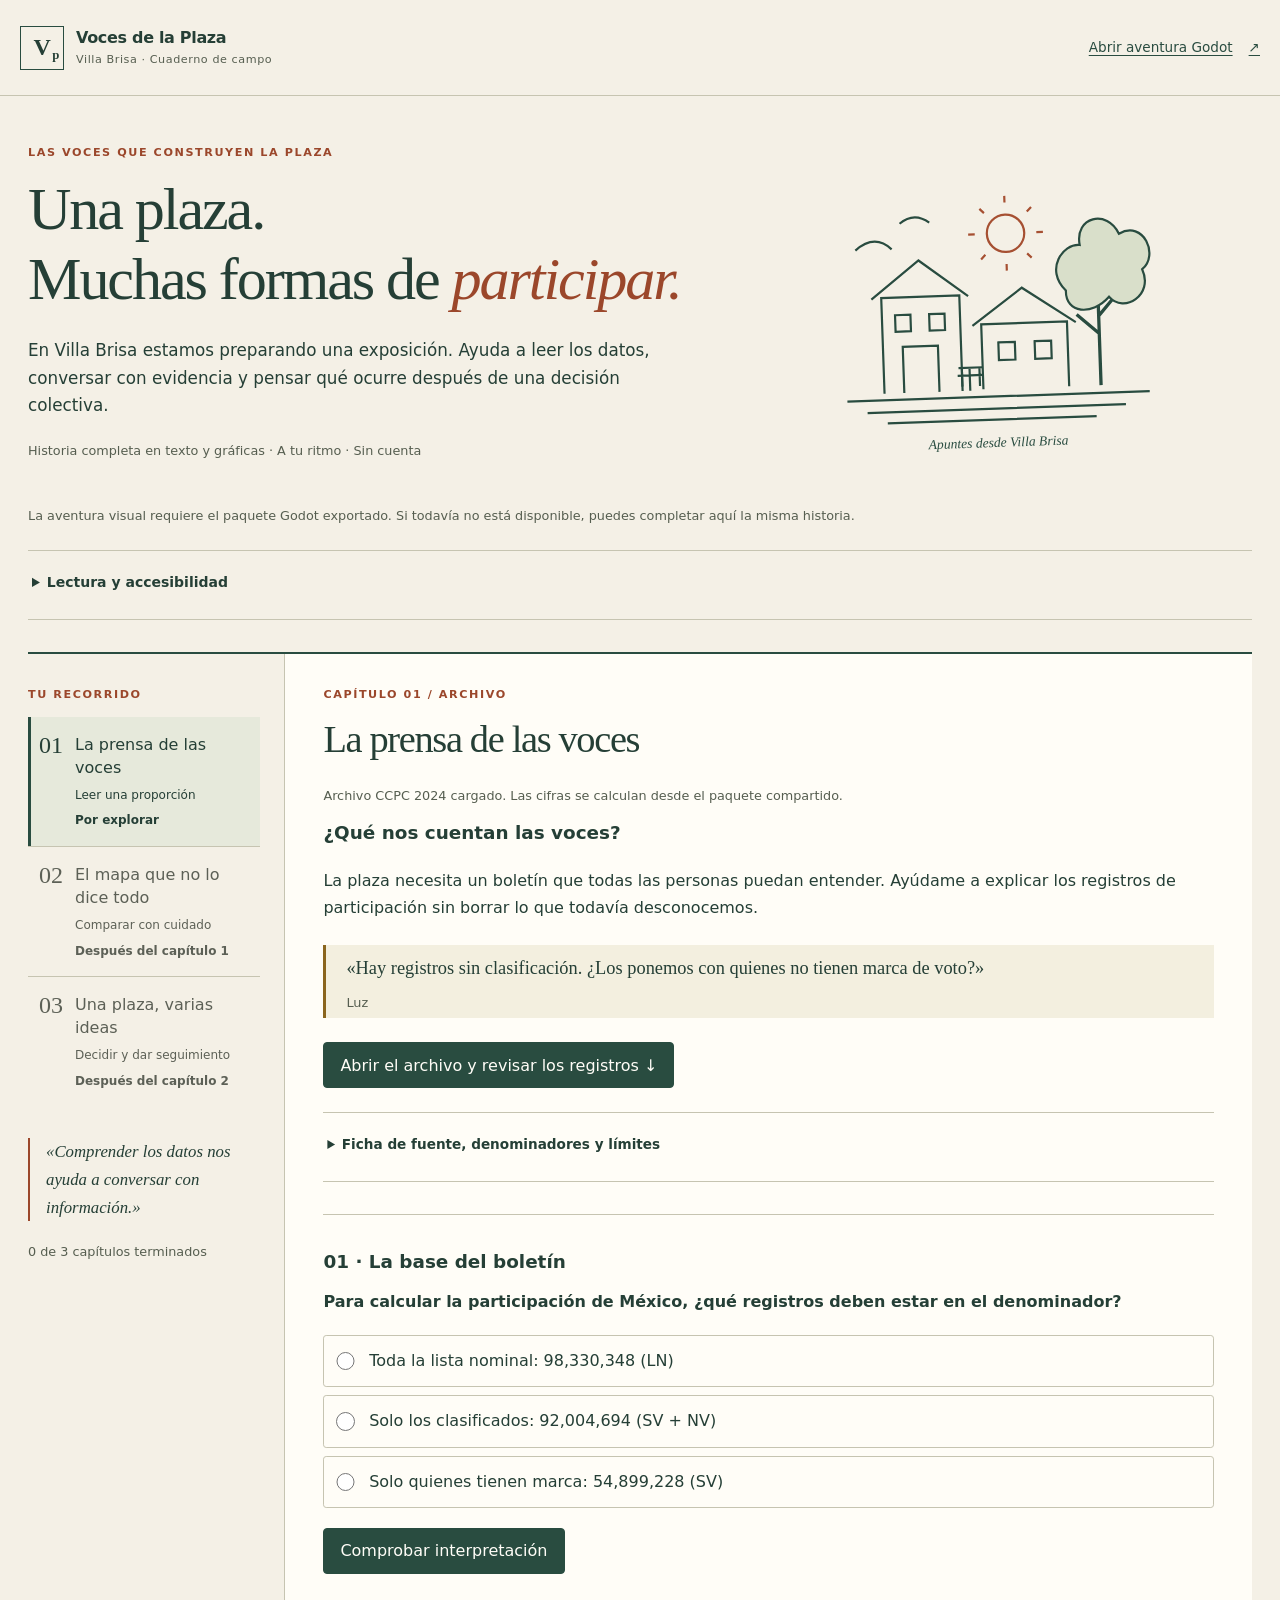
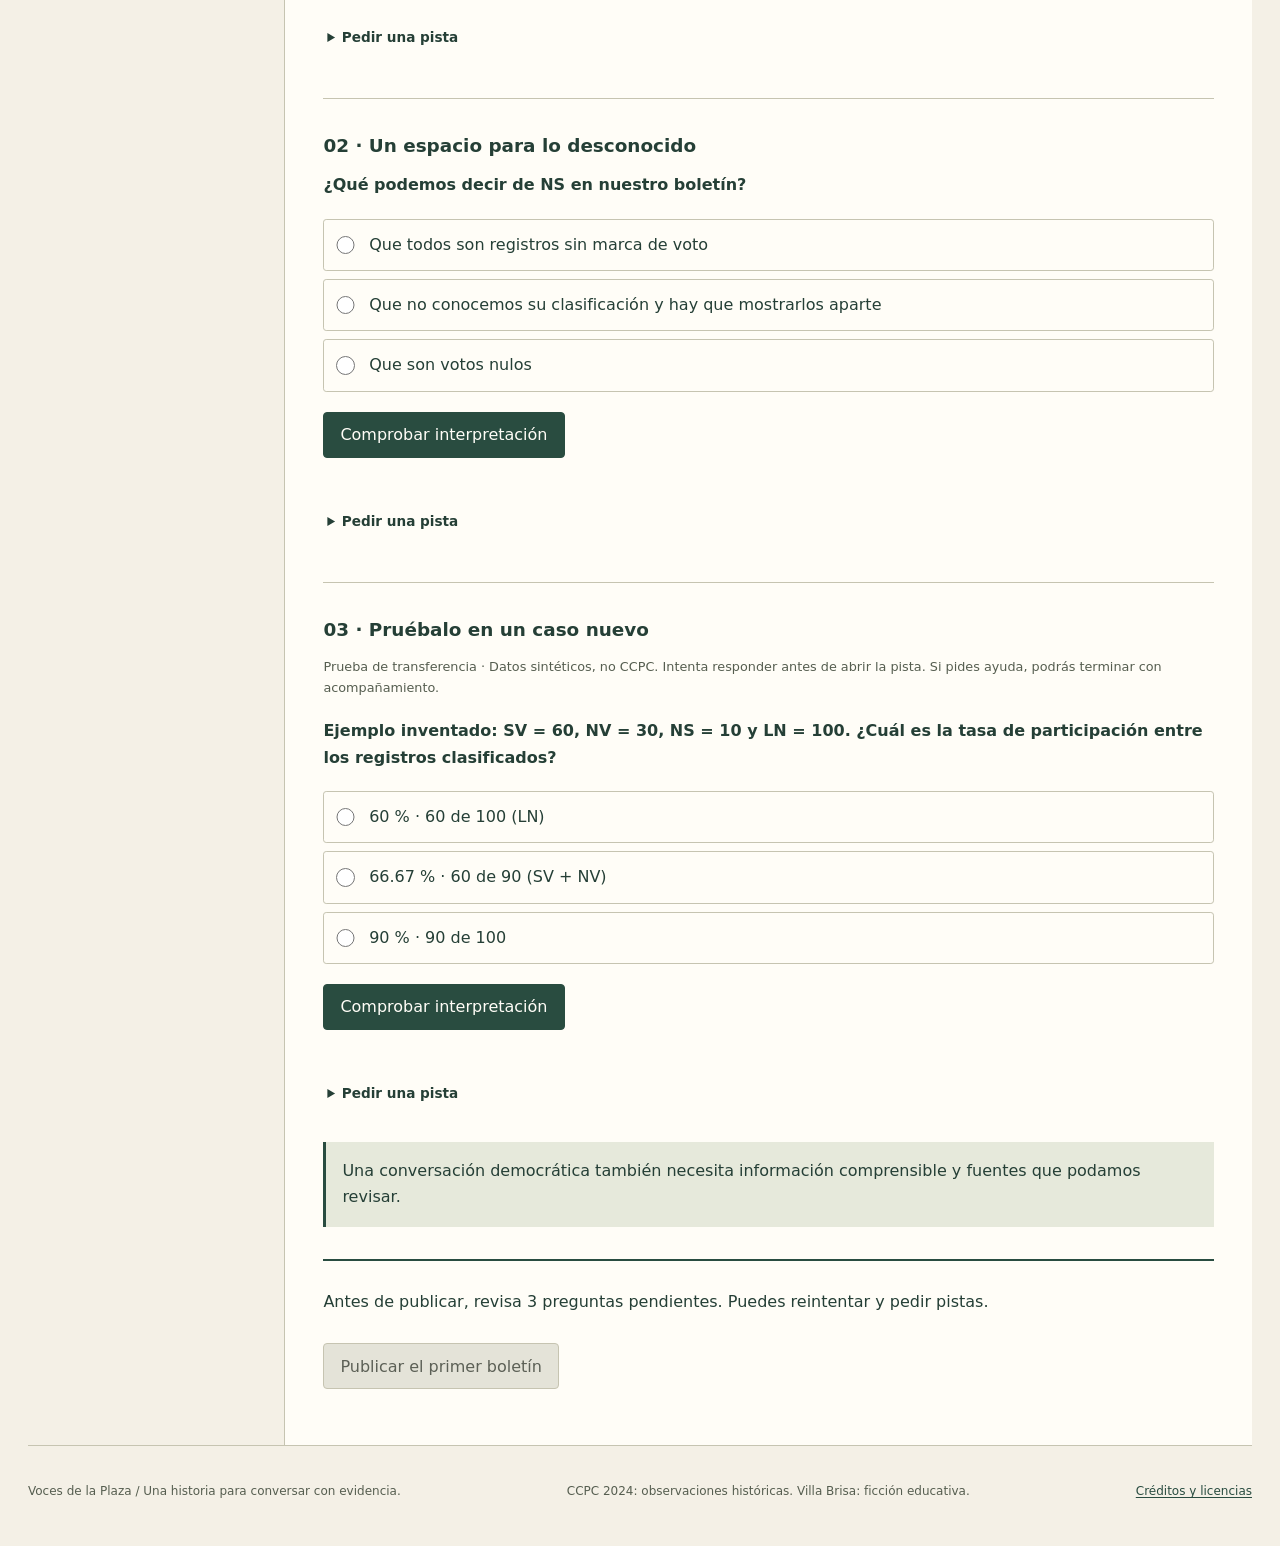
==== web/index.html @ 90269951 "le falta arreglar que las casas jalen y las preguntas son estupidamente tecnicas y cambiar los asset" ====
<!doctype html>
<html lang="es-MX">
<head>
  <meta charset="utf-8">
  <meta name="viewport" content="width=device-width, initial-scale=1">
  <meta name="theme-color" content="#294c40">
  <meta name="description" content="Una historia interactiva de datos y decisiones colectivas. Recorre Villa Brisa, explora el CCPC 2024 y prepara una exposición para la plaza.">
  <title>Voces de la Plaza · Cuaderno de campo</title>
  <link rel="icon" type="image/svg+xml" href="data:image/svg+xml,%3Csvg xmlns='http://www.w3.org/2000/svg' viewBox='0 0 64 64'%3E%3Crect width='64' height='64' rx='8' fill='%23294c40'/%3E%3Cpath d='M15 17 32 48 49 17' fill='none' stroke='%23fffdf7' stroke-width='5'/%3E%3C/svg%3E">
  <link rel="stylesheet" href="./styles.css">
  <script type="module" src="./app.mjs"></script>
</head>
<body>
  <a class="skip-link" href="#chapter-title">Saltar al capítulo</a>
  <header class="masthead">
    <a class="brand" href="./index.html" aria-label="Voces de la Plaza, inicio"><span class="brand-mark" aria-hidden="true">V<span>p</span></span><span>Voces de la Plaza<small>Villa Brisa · Cuaderno de campo</small></span></a>
    <a class="game-link" id="game-link" href="./game/index.html" aria-describedby="game-note">Abrir aventura Godot <span aria-hidden="true">↗</span></a>
  </header>
  <div class="page-wrap">
    <section class="introduction" aria-labelledby="page-title">
      <div>
        <p class="eyebrow">Las voces que construyen la plaza</p>
        <h1 id="page-title">Una plaza.<br>Muchas formas de <em>participar.</em></h1>
        <p class="intro-copy">En Villa Brisa estamos preparando una exposición. Ayuda a leer los datos, conversar con evidencia y pensar qué ocurre después de una decisión colectiva.</p>
        <p class="route-note">Historia completa en texto y gráficas · A tu ritmo · Sin cuenta</p>
      </div>
      <div class="plaza-illustration" aria-hidden="true">
        <svg viewBox="0 0 320 230" xmlns="http://www.w3.org/2000/svg" fill="none">
          <path d="M24 205H299M42 216H277M60 226H250" stroke="currentColor" stroke-width="2"/>
          <path d="M58 199V112H129V199M49 113L93 79L137 113M76 199V157H108V199M70 128H84V143H70ZM101 128H115V143H101Z" stroke="currentColor" stroke-width="2"/>
          <path d="M148 198V139H226V198M140 140L186 107L234 140M163 156H178V172H163ZM196 156H211V172H196Z" stroke="currentColor" stroke-width="2"/>
          <path d="M255 198V114M255 151L235 133M255 135L271 117" stroke="currentColor" stroke-width="3"/>
          <path d="M226 111C207 91 225 68 240 70C236 44 266 38 276 61C299 49 312 82 296 94C306 118 278 134 265 118C249 135 225 132 226 111Z" fill="#d9dfca" stroke="currentColor" stroke-width="2"/>
          <path d="M136 199V179M126 178H148M125 185H148M129 195V179M145 195V179" stroke="currentColor" stroke-width="2"/>
          <circle cx="173" cy="57" r="17" stroke="#a65032" stroke-width="2"/>
          <path d="M173 29V23M173 91V85M145 57H139M207 57H201M154 38L150 34M196 80L192 76M193 38L197 34M154 76L150 80" stroke="#a65032" stroke-width="2"/>
          <path d="M36 68C48 58 59 58 69 68M77 45C86 38 95 38 104 45" stroke="currentColor" stroke-width="2"/>
        </svg>
        <span>Apuntes desde Villa Brisa</span>
      </div>
    </section>
    <p id="game-note" class="small-note">La aventura visual requiere el paquete Godot exportado. Si todavía no está disponible, puedes completar aquí la misma historia.</p>
    <details class="settings">
      <summary>Lectura y accesibilidad</summary>
      <div class="settings-controls">
        <label for="text-size">Tamaño del texto <select id="text-size"><option value="normal">Estándar</option><option value="large">Grande</option></select></label>
        <label class="check"><input type="checkbox" id="reduced-motion"> Reducir movimiento</label>
        <button type="button" id="reset-progress" class="quiet">Borrar avance y ajustes</button>
      </div>
      <p>Usa Tab para recorrer los controles y Enter o Espacio para activarlos. También puedes ampliar el texto con tu navegador. No hay arrastres ni límite de tiempo.</p>
      <p>Solo guardamos capítulos terminados, ajustes y pistas usadas en este dispositivo. Tu decisión ficticia, sus resultados y tu reflexión no se guardan ni se envían.</p>
      <p id="storage-status" role="status"></p>
    </details>
    <noscript><p class="error">Activa JavaScript para cargar el archivo CCPC incluido y explorar los ejercicios. Esta página no requiere cuentas ni servicios externos.</p></noscript>
    <div class="notebook">
      <aside class="itinerary">
        <p class="eyebrow">Tu recorrido</p>
        <nav aria-label="Capítulos del cuaderno"><ol>
          <li><button type="button" data-chapter="1" aria-current="step"><span class="step-number">01</span><span>La prensa de las voces<small>Leer una proporción</small><span class="chapter-stamp" id="stamp-1">Por explorar</span></span></button></li>
          <li><button type="button" data-chapter="2" disabled><span class="step-number">02</span><span>El mapa que no lo dice todo<small>Comparar con cuidado</small><span class="chapter-stamp" id="stamp-2">Después del capítulo 1</span></span></button></li>
          <li><button type="button" data-chapter="3" disabled><span class="step-number">03</span><span>Una plaza, varias ideas<small>Decidir y dar seguimiento</small><span class="chapter-stamp" id="stamp-3">Después del capítulo 2</span></span></button></li>
        </ol></nav>
        <p class="margin-note">«Comprender los datos nos ayuda a conversar con información.»</p>
        <p class="small-note" id="progress-summary" role="status">0 de 3 capítulos terminados</p>
      </aside>
      <main id="main-content">
        <div class="chapter-heading"><p class="eyebrow" id="chapter-number">Capítulo 01 / Archivo</p><h2 id="chapter-title" tabindex="-1">La prensa de las voces</h2></div>
        <div id="data-status" role="status" aria-live="polite"><p>Cargando el archivo verificado CCPC 2024…</p></div>
        <button type="button" id="retry-data" hidden>Reintentar carga de datos</button>
        <section id="chapter-1" class="chapter" aria-labelledby="chapter-title" hidden>
          <p class="human-question">¿Qué nos cuentan las voces?</p>
          <p>En el archivo, una impresora espera su primer boletín. Antes de publicar una cifra, hay que saber qué cuenta y a quién incluye.</p>
          <blockquote>«Hay registros sin clasificación. ¿Los ponemos con quienes no tienen marca de voto?»<cite>Una pregunta en el archivo</cite></blockquote>
          <button type="button" id="reveal-national" aria-expanded="false" aria-controls="national-evidence">Abrir el archivo y revisar los registros <span aria-hidden="true">↓</span></button>
          <div id="national-evidence" hidden>
            <div class="evidence-label">Evidencia real · CCPC · Elección federal 2024</div>
            <h3>Un registro, tres clasificaciones</h3>
            <label for="national-metric">Ver la gráfica como <select id="national-metric"><option value="counts">Conteos de registros</option><option value="shares">Proporciones de la lista nominal (LN)</option></select></label>
            <figure><div id="national-chart" class="bar-chart"></div><figcaption id="national-caption"></figcaption></figure>
            <div id="national-table" class="table-wrap"></div>
            <p class="finding" id="national-finding"></p>
            <p>LN = lista nominal. SV = registros con marca de voto. NV = registros sin marca de voto. NS = participación sin especificar. No son preferencias por partidos.</p>
          </div>
          <div class="source-slot" data-records="national"></div>
          <div id="quest-1"></div>
          <div class="chapter-completion"><p id="completion-1" role="status"></p><button type="button" id="complete-1" disabled>Publicar el primer boletín</button><button type="button" class="quiet next-chapter" data-next="2" hidden>Continuar al mapa →</button></div>
        </section>
        <section id="chapter-2" class="chapter" aria-labelledby="chapter-title" hidden>
          <p class="human-question">¿Se ve igual en todos los lugares?</p>
          <p>En el tablero de la plaza alguien escribió: «Más personas siempre significa más participación». El mapa necesita una lectura más cuidadosa.</p>
          <blockquote>«¿Un conteo mayor y una tasa mayor cuentan la misma historia?»<cite>Una pregunta frente al tablero</cite></blockquote>
          <div class="evidence-label">Evidencia real · CCPC · Elección federal 2024</div>
          <h3>Dos lugares, dos tamaños de base</h3>
          <label for="compare-metric">Comparar <select id="compare-metric"><option value="counts">Conteos SV: registros con marca</option><option value="rates">Tasas: SV ÷ (SV + NV)</option></select></label>
          <figure><div id="compare-chart" class="bar-chart"></div><figcaption id="compare-caption"></figcaption></figure>
          <p id="compare-announcement" class="finding" role="status"></p>
          <div id="compare-table" class="table-wrap"></div>
          <p id="combined-finding"></p>
          <div class="source-slot" data-records="state_01,state_02"></div>
          <div id="quest-2"></div>
          <div class="chapter-completion"><p id="completion-2" role="status"></p><button type="button" id="complete-2" disabled>Publicar la comparación con su límite</button><button type="button" class="quiet next-chapter" data-next="3" hidden>Continuar a la plaza →</button></div>
        </section>
        <section id="chapter-3" class="chapter" aria-labelledby="chapter-title" hidden>
          <p class="human-question">¿Qué hacemos con lo que sabemos?</p>
          <p>La exposición ya está en la plaza. Los datos ayudan a conversar; ahora Villa Brisa tiene una decisión propia. Varias necesidades pueden ser legítimas al mismo tiempo.</p>
          <details id="exhibit"><summary>Volver a leer nuestra exposición con fuentes</summary><div id="exhibit-content"></div><div class="source-slot" data-records="national,state_01,state_02"></div></details>
          <div class="synthetic-notice"><strong>Consulta ficticia · Datos sintéticos</strong><p>No reproduce todos los procedimientos de una elección constitucional. Los datos CCPC no se usan para asignar preferencias o motivos a estas personas.</p></div>
          <h3>El mismo presupuesto inicial, tres proyectos</h3>
          <div class="projects">
            <article><span class="project-letter">A</span><h4>Sombra y bancas</h4><p>Un lugar para descansar y encontrarse.</p><p class="tradeoff">Pendiente: cuidar los árboles y mantener las bancas.</p></article>
            <article><span class="project-letter">B</span><h4>Rincón de lectura</h4><p>Libros y un espacio para compartir historias.</p><p class="tradeoff">Pendiente: renovar materiales y acordar horarios.</p></article>
            <article><span class="project-letter">C</span><h4>Jardín comunitario</h4><p>Un espacio para sembrar y aprender en común.</p><p class="tradeoff">Pendiente: organizar el riego y el mantenimiento.</p></article>
          </div>
          <h3>Las reglas, antes de decidir</h3>
          <p>Hay 30 habitantes ficticios con preferencias fijas: A: 12, B: 10 y C: 8. Tú eres la persona 31. En el escenario inicial participan 16 habitantes: A: 8, B: 5 y C: 3. El grupo participante está fijado de antemano.</p>
          <p>El proyecto con más marcas gana esta consulta ficticia. Una marca suma 1 al proyecto y 1 al total de participantes. Una boleta sin marca suma solo 1 participante. No participar no suma. Si hubiera empate, haría falta una segunda decisión entre los proyectos empatados; no hay ganador automático.</p>
          <label for="scenario">Escenario para explorar <select id="scenario"><option value="base">Inicial: A 8 / B 5 / C 3 · 16 participantes</option><option value="more-a">Más participación: A 11 / B 8 / C 6 · 25 participantes</option><option value="more-b">Más participación: A 8 / B 10 / C 7 · 25 participantes</option></select></label>
          <form id="ballot" autocomplete="off">
            <fieldset><legend>¿Cómo quieres responder a la consulta ficticia?</legend>
              <label class="choice"><input type="radio" name="decision" value="A" required> A · Sombra y bancas</label>
              <label class="choice"><input type="radio" name="decision" value="B"> B · Rincón de lectura</label>
              <label class="choice"><input type="radio" name="decision" value="C"> C · Jardín comunitario</label>
              <label class="choice"><input type="radio" name="decision" value="unmarked"> Participar con una boleta sin marca</label>
              <label class="choice"><input type="radio" name="decision" value="decline"> No participar en esta consulta</label>
            </fieldset>
            <p class="small-note">Cualquiera de estas decisiones permite llegar al mismo cierre. No guardamos tu elección ni el resultado.</p>
            <button type="submit">Ver el resultado ficticio</button>
          </form>
          <section id="consultation-result" tabindex="-1" aria-labelledby="result-title" hidden><h3 id="result-title">Resultado del escenario ficticio</h3><div id="result-content"></div></section>
          <section id="reflection" hidden aria-labelledby="reflection-title">
            <h3 id="reflection-title">La conversación continúa</h3>
            <p>Un voto aporta a una decisión; no garantiza cambiar al ganador. Con el mismo total de participantes pueden ganar proyectos distintos. Las necesidades que no ganan siguen mereciendo atención.</p>
            <form id="reflection-form" autocomplete="off"><fieldset><legend>¿Qué pregunta llevarías a la próxima reunión?</legend>
              <label class="choice"><input type="radio" name="followup" value="budget" required> ¿Qué se hizo con el presupuesto?</label>
              <label class="choice"><input type="radio" name="followup" value="needs"> ¿Cómo atenderemos las necesidades pendientes?</label>
              <label class="choice"><input type="radio" name="followup" value="review"> ¿Cuándo revisaremos los avances en una reunión abierta?</label>
            </fieldset><button type="submit">Cerrar mi cuaderno</button></form>
          </section>
          <section id="ending" class="ending" tabindex="-1" aria-labelledby="ending-title" hidden>
            <p class="eyebrow">Cuaderno completo · Villa Brisa</p><h3 id="ending-title">La plaza sigue en construcción.</h3>
            <p>Comprender los datos nos ayuda a conversar con información. Participar nos permite aportar a las decisiones colectivas y dar seguimiento a lo que ocurre después.</p>
            <p>Te llevas tres herramientas: revisar el denominador, distinguir conteos de tasas y preguntar por lo que falta. Puedes volver a la exposición o probar otro escenario.</p>
            <p class="small-note">Este recorrido es una experiencia educativa. No mide cambios en la participación electoral real ni permite conocer los motivos de cada persona.</p>
            <button type="button" class="quiet" id="repeat-consultation">Explorar otra decisión ficticia</button>
          </section>
        </section>
      </main>
    </div>
    <footer><p>Voces de la Plaza <span aria-hidden="true">/</span> Una historia para conversar con evidencia.</p><p>CCPC 2024: observaciones históricas. Villa Brisa: ficción educativa.</p><p><a id="credits-link" href="./licenses/THIRD_PARTY_NOTICES.txt">Créditos y licencias</a></p></footer>
  </div>
</body>
</html>
---- web/styles.css ----
:root {
  color-scheme: light;
  --paper: #f4f0e6;
  --sheet: #fffdf7;
  --ink: #253f36;
  --muted: #565e50;
  --green: #294c40;
  --rust: #9b472b;
  --ochre: #8a651e;
  --line: #c6c4b1;
  --soft: #e6e9db;
  --focus: #174ead;
  font-family: system-ui, -apple-system, BlinkMacSystemFont, "Segoe UI", sans-serif;
  font-size: 100%;
}
* { box-sizing: border-box; }
[hidden] { display: none !important; }
body { margin: 0; background: var(--paper); color: var(--ink); line-height: 1.65; }
body.large-text { font-size: 1.25rem; }
button, input, select { font: inherit; }
button, select, summary, input { accent-color: var(--green); }
button, select, summary { cursor: pointer; }
button, .game-link { min-height: 2.75rem; }
button { padding: .65rem 1rem; border: 1px solid var(--green); border-radius: .25rem; background: var(--green); color: var(--sheet); text-align: left; line-height: 1.45; }
button:hover:not(:disabled) { background: #18372c; }
button:disabled { cursor: default; background: #e4e3d8; color: #5c6056; border-color: var(--line); }
button.quiet { color: var(--green); background: transparent; text-decoration: underline; text-underline-offset: .2em; }
button.quiet:hover { color: var(--sheet); }
select { max-width: 100%; padding: .5rem; min-height: 2.75rem; color: var(--ink); border: 1px solid var(--muted); background: var(--sheet); border-radius: .15rem; }
input[type="radio"], input[type="checkbox"] { width: 1.15em; height: 1.15em; flex: 0 0 auto; margin: .25em .4em .25em 0; }
a { color: var(--green); text-underline-offset: .2em; overflow-wrap: anywhere; }
a:hover { color: var(--rust); }
:focus-visible { outline: 3px solid var(--focus); outline-offset: 4px; }
[tabindex="-1"]:focus { outline: 3px solid var(--focus); outline-offset: 5px; }
.skip-link { position: absolute; z-index: 5; left: 1rem; top: -6rem; padding: .75rem 1rem; background: var(--sheet); }
.skip-link:focus { top: 1rem; }
.masthead { min-height: 6rem; border-bottom: 1px solid var(--line); display: flex; align-items: center; justify-content: space-between; gap: 1.5rem; padding: 1rem max(1.25rem, calc((100vw - 1264px) / 2)); }
.brand { display: flex; align-items: center; gap: .75rem; color: var(--ink); text-decoration: none; font-weight: 700; letter-spacing: -.02em; }
.brand small { display: block; color: var(--muted); font-size: .7em; letter-spacing: .05em; font-weight: 500; }
.brand-mark { display: grid; place-content: center; width: 2.75rem; height: 2.75rem; border: 1px solid var(--green); font-family: Georgia, serif; font-size: 1.5rem; position: relative; }
.brand-mark span { font-size: .8rem; position: absolute; bottom: .15rem; right: .25rem; }
.game-link { display: inline-flex; align-items: center; gap: 1rem; font-size: .85em; }
.page-wrap { max-width: 1264px; padding: 0 1.25rem; margin: auto; }
.introduction { display: grid; grid-template-columns: 1.65fr 1fr; align-items: center; gap: 2rem; padding: 3rem 0 1.5rem; }
.eyebrow { text-transform: uppercase; letter-spacing: .14em; font-size: .7em; font-weight: 750; color: var(--rust); margin: 0 0 .75rem; }
h1, h2, h3, h4 { line-height: 1.15; }
h1, h2, .ending h3 { font-family: Georgia, "Times New Roman", serif; font-weight: 400; letter-spacing: -.035em; }
h1 { font-size: clamp(2.5em, 4.7vw, 4.5em); margin: 0 0 1.5rem; }
h1 em { font-weight: 400; color: var(--rust); }
h2 { font-size: clamp(2em, 3vw, 3em); margin: 0 0 1.5rem; }
h3 { font-size: 1.15em; margin: 1.75rem 0 1rem; }
h4 { font-size: 1em; margin: .75rem 0; }
p { margin: .75rem 0 1.25rem; }
.intro-copy { max-width: 40rem; font-size: 1.05em; }
.route-note, .small-note { font-size: .8em; color: var(--muted); }
.plaza-illustration { color: var(--green); max-width: 24rem; transform: rotate(-2deg); padding: .75rem 1rem; }
.plaza-illustration svg { width: 100%; height: auto; }
.plaza-illustration span { display: block; font-family: Georgia, serif; font-style: italic; text-align: center; font-size: .85em; }
#game-note { margin: 0 0 1.5rem; }
details { border-top: 1px solid var(--line); border-bottom: 1px solid var(--line); padding: .75rem 0; }
summary { min-height: 2.75rem; padding: .5rem .25rem; font-weight: 650; }
.settings { font-size: .875em; margin-bottom: 2rem; }
.settings-controls { display: flex; flex-wrap: wrap; align-items: center; gap: 1rem 2rem; padding: 1rem 0; }
.check { display: flex; align-items: center; }
.notebook { display: grid; grid-template-columns: 16rem minmax(0, 1fr); border-top: 2px solid var(--green); }
.itinerary { padding: 2rem 1.5rem 2rem 0; }
nav ol { list-style: none; padding: 0; margin: 0 0 2rem; }
nav li + li { border-top: 1px solid var(--line); }
nav button { display: flex; gap: .75rem; width: 100%; padding: 1rem .5rem; background: transparent; color: var(--ink); border: 0; border-left: 3px solid transparent; border-radius: 0; }
nav button:disabled { background: transparent; border-color: transparent; }
nav button[aria-current="step"] { background: var(--soft); border-left-color: var(--green); }
nav button:hover:not(:disabled) { color: var(--sheet); }
nav button small, .chapter-stamp { display: block; font-size: .75em; margin-top: .5rem; }
.step-number { font-family: Georgia, serif; font-size: 1.5em; line-height: 1; }
.chapter-stamp { font-weight: 650; }
.margin-note { border-left: 2px solid var(--rust); padding-left: 1rem; font-family: Georgia, serif; font-style: italic; font-size: 1.05em; }
main { background: var(--sheet); min-width: 0; padding: 2rem clamp(1rem, 3vw, 3rem) 3rem; border-left: 1px solid var(--line); }
.human-question { font-size: 1.15em; font-weight: 650; }
blockquote { margin: 1.5rem 0; border-left: 3px solid var(--ochre); padding: .5rem 1.25rem; background: #f3efdf; font-family: Georgia, serif; font-size: 1.15em; }
blockquote cite { display: block; font: .7em system-ui, sans-serif; margin-top: .75rem; color: var(--muted); }
.evidence-label { margin-top: 2rem; color: var(--rust); font-size: .75em; font-weight: 750; text-transform: uppercase; letter-spacing: .05em; }
figure { margin: 1.5rem 0; }
figcaption { font-size: .85em; color: var(--muted); margin-top: 1rem; }
.bar-chart { display: grid; gap: 1rem; }
.bar-row { display: grid; grid-template-columns: minmax(0, 1fr) auto; gap: .25rem .75rem; }
.bar-label { font-size: .85em; }
.bar-value { font-size: .85em; font-weight: 700; font-variant-numeric: tabular-nums; }
.bar-track { grid-column: 1 / -1; height: .85rem; background: #eceadd; border: 1px solid #cdcbbd; }
.bar-fill { height: 100%; background: var(--green); }
.bar-row:nth-child(2) .bar-fill { background: var(--rust); }
.bar-row:nth-child(3) .bar-fill { background: repeating-linear-gradient(90deg, var(--ochre), var(--ochre) 5px, #eee4c4 5px, #eee4c4 7px); }
.table-wrap { max-width: 100%; overflow-x: auto; margin: 1.25rem 0; }
table { width: 100%; border-collapse: collapse; font-size: .85em; font-variant-numeric: tabular-nums; }
caption { text-align: left; font-weight: 700; padding: .5rem 0; }
th, td { text-align: right; padding: .65rem .5rem; border-bottom: 1px solid var(--line); vertical-align: top; }
th:first-child, td:first-child { text-align: left; }
thead { background: var(--soft); }
.finding { padding: 1rem; border-left: 3px solid var(--green); background: var(--soft); }
.source-slot { margin: 1.5rem 0 2rem; font-size: .85em; }
.source-slot dl { margin: .5rem 0; }
.source-slot dt { font-weight: 700; margin-top: .75rem; }
.source-slot dd { margin: .15rem 0 .75rem; overflow-wrap: anywhere; }
code { overflow-wrap: anywhere; font-size: .9em; }
.quest { border-top: 1px solid var(--line); margin-top: 1.5rem; padding-top: .5rem; }
.quest fieldset, #ballot fieldset, #reflection-form fieldset { min-width: 0; border: 0; margin: 0; padding: 0; }
legend { font-weight: 700; padding: 0; margin-bottom: .75rem; }
.choice { display: flex; align-items: flex-start; gap: .5rem; border: 1px solid var(--line); padding: .75rem; margin: .5rem 0; min-height: 2.75rem; cursor: pointer; border-radius: .2rem; background: var(--sheet); }
.choice:hover, .choice:focus-within { background: #efefdf; border-color: var(--green); }
.choice:has(input:checked) { border-color: var(--green); box-shadow: inset 3px 0 var(--green); }
.quest button { margin: .75rem 0; }
.feedback:not(:empty) { border-left: 3px solid var(--rust); padding: .75rem 1rem; background: #f5ebdf; }
.feedback.correct { border-color: var(--green); background: var(--soft); }
.quest details { border: 0; font-size: .85em; }
.synthetic-notice { border: 1px dashed var(--rust); background: #f8f1e5; margin: 1.5rem 0; padding: 1rem; }
.synthetic-notice p { margin: .5rem 0 0; }
.chapter-completion { margin-top: 2rem; padding-top: 1rem; border-top: 2px solid var(--green); }
.chapter-completion button { margin: .5rem .75rem .5rem 0; }
.projects { display: grid; grid-template-columns: repeat(3, minmax(0, 1fr)); border-top: 1px solid var(--line); border-bottom: 1px solid var(--line); }
.projects article { padding: 1rem .75rem; }
.projects article + article { border-left: 1px solid var(--line); }
.project-letter { font-family: Georgia, serif; font-size: 2em; color: var(--rust); }
.projects p { font-size: .85em; }
.tradeoff { color: var(--muted); }
#ballot, #reflection-form { margin: 1.5rem 0; }
#consultation-result { border-top: 2px solid var(--green); margin-top: 2rem; }
.ending { background: var(--soft); padding: 1.5rem; margin-top: 2rem; }
.ending h3 { font-size: 2em; margin-top: .5rem; }
.error { color: #822f20; border-left: 3px solid #822f20; padding: 1rem; background: #faeddf; }
footer { border-top: 1px solid var(--line); padding: 1.5rem 0; font-size: .75em; color: var(--muted); display: flex; flex-wrap: wrap; justify-content: space-between; gap: 0 1rem; }
@media (max-width: 900px) {
  .notebook { grid-template-columns: 12rem minmax(0, 1fr); }
  .itinerary { padding-right: 1rem; }
  .projects { grid-template-columns: 1fr; }
  .projects article + article { border-left: 0; border-top: 1px solid var(--line); }
}
@media (max-width: 650px) {
  .masthead { align-items: flex-start; padding: 1rem; gap: 1rem; flex-wrap: wrap; }
  .page-wrap { padding: 0 1rem; }
  .introduction { grid-template-columns: 1fr; padding-top: 2rem; gap: 0; }
  .plaza-illustration { max-width: 15rem; justify-self: end; margin-top: -1rem; }
  .notebook { grid-template-columns: 1fr; }
  .itinerary { padding: 1.25rem 0; }
  nav ol { margin-bottom: .75rem; }
  nav button { padding: .75rem; }
  nav button small { display: inline; margin-left: .5rem; }
  .margin-note { display: none; }
  main { border-left: 0; border-top: 1px solid var(--line); padding: 1.5rem 1rem; }
  .settings-controls { align-items: flex-start; flex-direction: column; }
  .bar-row { grid-template-columns: 1fr; }
  .bar-track { grid-column: 1; }
  .bar-value { grid-row: 2; }
}
@media (prefers-reduced-motion: reduce) { *, *::before, *::after { scroll-behavior: auto !important; animation: none !important; transition: none !important; } }
body.reduced-motion *, body.reduced-motion *::before, body.reduced-motion *::after { scroll-behavior: auto !important; animation: none !important; transition: none !important; }
@media (forced-colors: active) { .bar-fill { background: CanvasText; } .choice:has(input:checked) { outline: 2px solid Highlight; } }
@media print { .masthead, .settings, .itinerary, .game-link, button, form { display: none; } .notebook { display: block; } main { padding: 0; border: 0; } body { background: white; } .chapter[hidden] { display: block !important; } details > * { display: block; } }
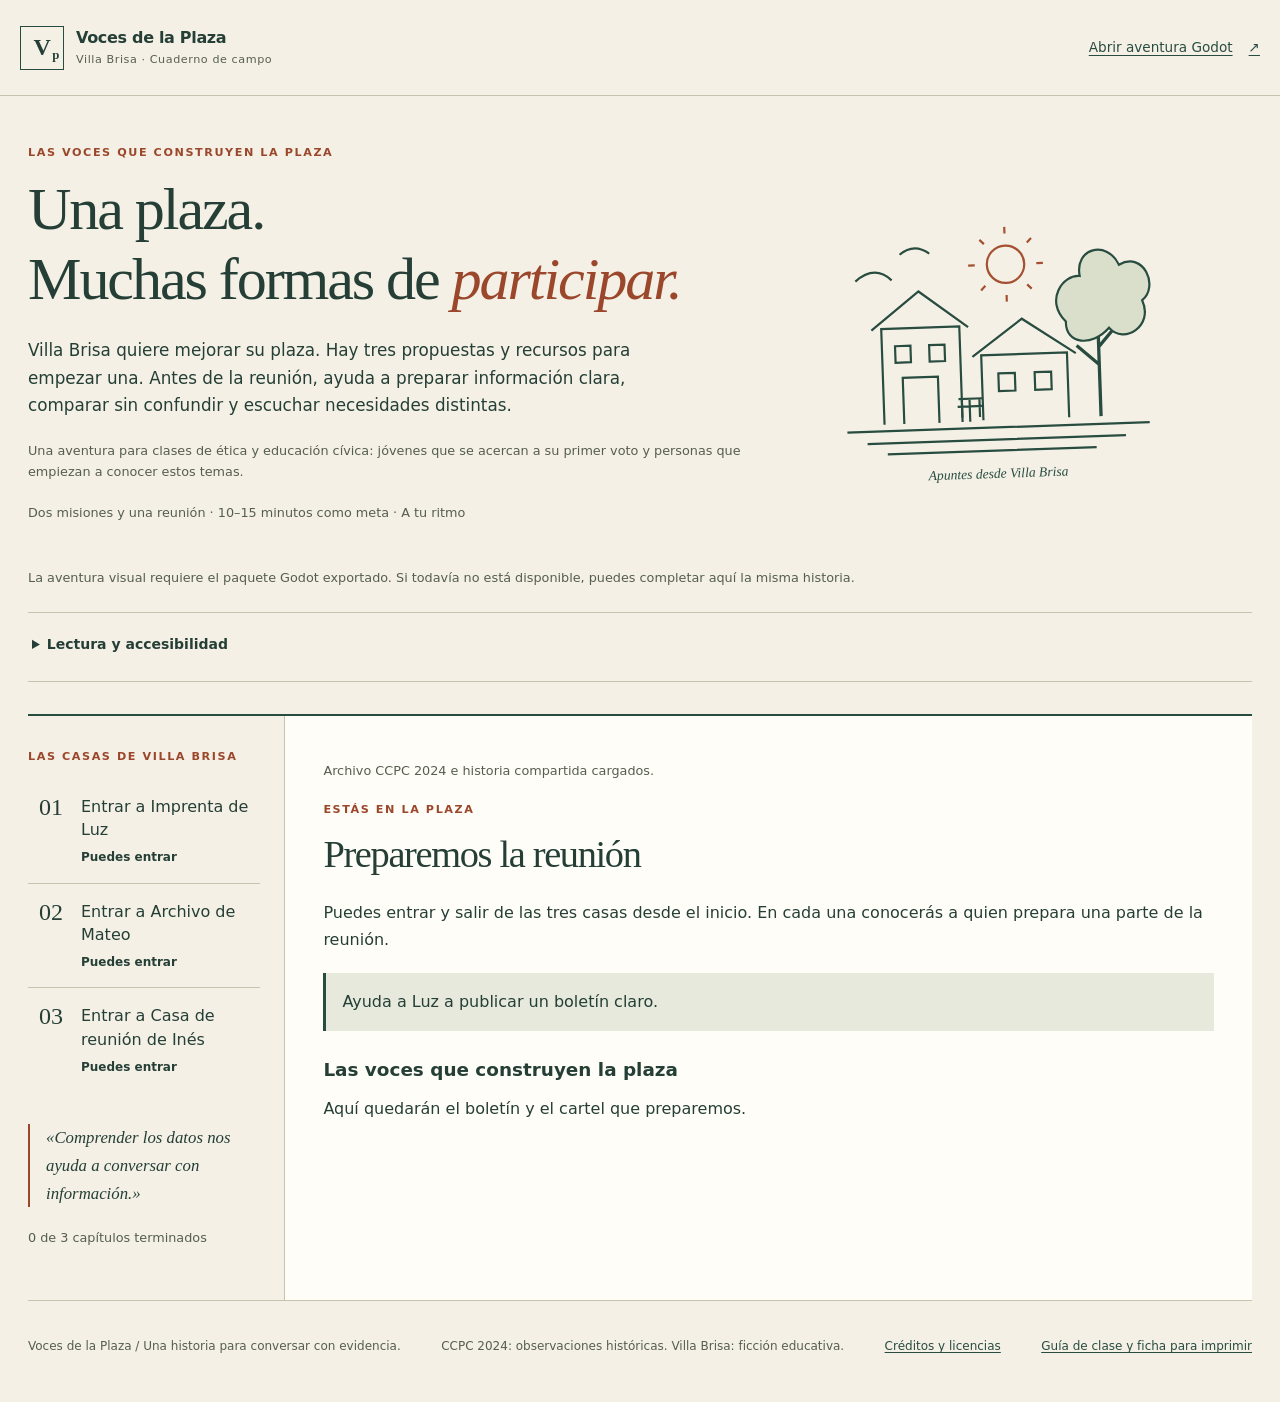
==== commit c5c8038f: "yolo" ====
--- a/web/index.html
+++ b/web/index.html
@@ -11,7 +11,7 @@
   <script type="module" src="./app.mjs"></script>
 </head>
 <body>
-  <a class="skip-link" href="#chapter-title">Saltar al capítulo</a>
+  <a class="skip-link" href="#plaza-title">Saltar al recorrido</a>
   <header class="masthead">
     <a class="brand" href="./index.html" aria-label="Voces de la Plaza, inicio"><span class="brand-mark" aria-hidden="true">V<span>p</span></span><span>Voces de la Plaza<small>Villa Brisa · Cuaderno de campo</small></span></a>
     <a class="game-link" id="game-link" href="./game/index.html" aria-describedby="game-note">Abrir aventura Godot <span aria-hidden="true">↗</span></a>
@@ -21,8 +21,8 @@
       <div>
         <p class="eyebrow">Las voces que construyen la plaza</p>
         <h1 id="page-title">Una plaza.<br>Muchas formas de <em>participar.</em></h1>
-        <p class="intro-copy">En Villa Brisa estamos preparando una exposición. Ayuda a leer los datos, conversar con evidencia y pensar qué ocurre después de una decisión colectiva.</p>
-        <p class="route-note">Historia completa en texto y gráficas · A tu ritmo · Sin cuenta</p>
+        <p class="intro-copy" id="opening">Villa Brisa prepara una reunión para mejorar su plaza. La historia compartida se está cargando.</p><p class="small-note" id="audience"></p>
+        <p class="route-note">Dos misiones y una reunión · 10–15 minutos como meta · A tu ritmo</p>
       </div>
       <div class="plaza-illustration" aria-hidden="true">
         <svg viewBox="0 0 320 230" xmlns="http://www.w3.org/2000/svg" fill="none">
@@ -47,106 +47,86 @@
         <label class="check"><input type="checkbox" id="reduced-motion"> Reducir movimiento</label>
         <button type="button" id="reset-progress" class="quiet">Borrar avance y ajustes</button>
       </div>
-      <p>Usa Tab para recorrer los controles y Enter o Espacio para activarlos. También puedes ampliar el texto con tu navegador. No hay arrastres ni límite de tiempo.</p>
-      <p>Solo guardamos capítulos terminados, ajustes y pistas usadas en este dispositivo. Tu decisión ficticia, sus resultados y tu reflexión no se guardan ni se envían.</p>
+      <p>Usa Tab para recorrer los controles y Enter o Espacio para activarlos. Escape cierra la tarea; desde una casa, vuelve a la plaza. También puedes ampliar el texto con tu navegador. No hay arrastres ni límite de tiempo. Esta ruta no usa audio.</p>
+      <p>Solo guardamos capítulos terminados, ajustes y uso de apoyo en este dispositivo. Tu decisión ficticia, sus resultados y tu reflexión no se guardan ni se envían.</p>
       <p id="storage-status" role="status"></p>
     </details>
-    <noscript><p class="error">Activa JavaScript para cargar el archivo CCPC incluido y explorar los ejercicios. Esta página no requiere cuentas ni servicios externos.</p></noscript>
+    <noscript><p class="error">Activa JavaScript para cargar el archivo CCPC y la historia incluidos. No se requieren cuentas ni servicios externos.</p></noscript>
     <div class="notebook">
       <aside class="itinerary">
-        <p class="eyebrow">Tu recorrido</p>
-        <nav aria-label="Capítulos del cuaderno"><ol>
-          <li><button type="button" data-chapter="1" aria-current="step"><span class="step-number">01</span><span>La prensa de las voces<small>Leer una proporción</small><span class="chapter-stamp" id="stamp-1">Por explorar</span></span></button></li>
-          <li><button type="button" data-chapter="2" disabled><span class="step-number">02</span><span>El mapa que no lo dice todo<small>Comparar con cuidado</small><span class="chapter-stamp" id="stamp-2">Después del capítulo 1</span></span></button></li>
-          <li><button type="button" data-chapter="3" disabled><span class="step-number">03</span><span>Una plaza, varias ideas<small>Decidir y dar seguimiento</small><span class="chapter-stamp" id="stamp-3">Después del capítulo 2</span></span></button></li>
-        </ol></nav>
+        <p class="eyebrow">Las casas de Villa Brisa</p>
+        <nav aria-label="Entrar a las casas"><ol id="house-navigation"></ol></nav>
         <p class="margin-note">«Comprender los datos nos ayuda a conversar con información.»</p>
-        <p class="small-note" id="progress-summary" role="status">0 de 3 capítulos terminados</p>
+        <p class="small-note" id="progress-summary" aria-live="off">Cargando el recorrido…</p>
       </aside>
       <main id="main-content">
-        <div class="chapter-heading"><p class="eyebrow" id="chapter-number">Capítulo 01 / Archivo</p><h2 id="chapter-title" tabindex="-1">La prensa de las voces</h2></div>
-        <div id="data-status" role="status" aria-live="polite"><p>Cargando el archivo verificado CCPC 2024…</p></div>
-        <button type="button" id="retry-data" hidden>Reintentar carga de datos</button>
-        <section id="chapter-1" class="chapter" aria-labelledby="chapter-title" hidden>
-          <p class="human-question">¿Qué nos cuentan las voces?</p>
-          <p>En el archivo, una impresora espera su primer boletín. Antes de publicar una cifra, hay que saber qué cuenta y a quién incluye.</p>
-          <blockquote>«Hay registros sin clasificación. ¿Los ponemos con quienes no tienen marca de voto?»<cite>Una pregunta en el archivo</cite></blockquote>
-          <button type="button" id="reveal-national" aria-expanded="false" aria-controls="national-evidence">Abrir el archivo y revisar los registros <span aria-hidden="true">↓</span></button>
-          <div id="national-evidence" hidden>
-            <div class="evidence-label">Evidencia real · CCPC · Elección federal 2024</div>
-            <h3>Un registro, tres clasificaciones</h3>
-            <label for="national-metric">Ver la gráfica como <select id="national-metric"><option value="counts">Conteos de registros</option><option value="shares">Proporciones de la lista nominal (LN)</option></select></label>
-            <figure><div id="national-chart" class="bar-chart"></div><figcaption id="national-caption"></figcaption></figure>
-            <div id="national-table" class="table-wrap"></div>
-            <p class="finding" id="national-finding"></p>
-            <p>LN = lista nominal. SV = registros con marca de voto. NV = registros sin marca de voto. NS = participación sin especificar. No son preferencias por partidos.</p>
-          </div>
-          <div class="source-slot" data-records="national"></div>
-          <div id="quest-1"></div>
-          <div class="chapter-completion"><p id="completion-1" role="status"></p><button type="button" id="complete-1" disabled>Publicar el primer boletín</button><button type="button" class="quiet next-chapter" data-next="2" hidden>Continuar al mapa →</button></div>
-        </section>
-        <section id="chapter-2" class="chapter" aria-labelledby="chapter-title" hidden>
-          <p class="human-question">¿Se ve igual en todos los lugares?</p>
-          <p>En el tablero de la plaza alguien escribió: «Más personas siempre significa más participación». El mapa necesita una lectura más cuidadosa.</p>
-          <blockquote>«¿Un conteo mayor y una tasa mayor cuentan la misma historia?»<cite>Una pregunta frente al tablero</cite></blockquote>
-          <div class="evidence-label">Evidencia real · CCPC · Elección federal 2024</div>
-          <h3>Dos lugares, dos tamaños de base</h3>
-          <label for="compare-metric">Comparar <select id="compare-metric"><option value="counts">Conteos SV: registros con marca</option><option value="rates">Tasas: SV ÷ (SV + NV)</option></select></label>
-          <figure><div id="compare-chart" class="bar-chart"></div><figcaption id="compare-caption"></figcaption></figure>
-          <p id="compare-announcement" class="finding" role="status"></p>
-          <div id="compare-table" class="table-wrap"></div>
-          <p id="combined-finding"></p>
-          <div class="source-slot" data-records="state_01,state_02"></div>
-          <div id="quest-2"></div>
-          <div class="chapter-completion"><p id="completion-2" role="status"></p><button type="button" id="complete-2" disabled>Publicar la comparación con su límite</button><button type="button" class="quiet next-chapter" data-next="3" hidden>Continuar a la plaza →</button></div>
-        </section>
-        <section id="chapter-3" class="chapter" aria-labelledby="chapter-title" hidden>
-          <p class="human-question">¿Qué hacemos con lo que sabemos?</p>
-          <p>La exposición ya está en la plaza. Los datos ayudan a conversar; ahora Villa Brisa tiene una decisión propia. Varias necesidades pueden ser legítimas al mismo tiempo.</p>
-          <details id="exhibit"><summary>Volver a leer nuestra exposición con fuentes</summary><div id="exhibit-content"></div><div class="source-slot" data-records="national,state_01,state_02"></div></details>
-          <div class="synthetic-notice"><strong>Consulta ficticia · Datos sintéticos</strong><p>No reproduce todos los procedimientos de una elección constitucional. Los datos CCPC no se usan para asignar preferencias o motivos a estas personas.</p></div>
-          <h3>El mismo presupuesto inicial, tres proyectos</h3>
-          <div class="projects">
-            <article><span class="project-letter">A</span><h4>Sombra y bancas</h4><p>Un lugar para descansar y encontrarse.</p><p class="tradeoff">Pendiente: cuidar los árboles y mantener las bancas.</p></article>
-            <article><span class="project-letter">B</span><h4>Rincón de lectura</h4><p>Libros y un espacio para compartir historias.</p><p class="tradeoff">Pendiente: renovar materiales y acordar horarios.</p></article>
-            <article><span class="project-letter">C</span><h4>Jardín comunitario</h4><p>Un espacio para sembrar y aprender en común.</p><p class="tradeoff">Pendiente: organizar el riego y el mantenimiento.</p></article>
-          </div>
-          <h3>Las reglas, antes de decidir</h3>
-          <p>Hay 30 habitantes ficticios con preferencias fijas: A: 12, B: 10 y C: 8. Tú eres la persona 31. En el escenario inicial participan 16 habitantes: A: 8, B: 5 y C: 3. El grupo participante está fijado de antemano.</p>
-          <p>El proyecto con más marcas gana esta consulta ficticia. Una marca suma 1 al proyecto y 1 al total de participantes. Una boleta sin marca suma solo 1 participante. No participar no suma. Si hubiera empate, haría falta una segunda decisión entre los proyectos empatados; no hay ganador automático.</p>
-          <label for="scenario">Escenario para explorar <select id="scenario"><option value="base">Inicial: A 8 / B 5 / C 3 · 16 participantes</option><option value="more-a">Más participación: A 11 / B 8 / C 6 · 25 participantes</option><option value="more-b">Más participación: A 8 / B 10 / C 7 · 25 participantes</option></select></label>
-          <form id="ballot" autocomplete="off">
-            <fieldset><legend>¿Cómo quieres responder a la consulta ficticia?</legend>
-              <label class="choice"><input type="radio" name="decision" value="A" required> A · Sombra y bancas</label>
-              <label class="choice"><input type="radio" name="decision" value="B"> B · Rincón de lectura</label>
-              <label class="choice"><input type="radio" name="decision" value="C"> C · Jardín comunitario</label>
-              <label class="choice"><input type="radio" name="decision" value="unmarked"> Participar con una boleta sin marca</label>
-              <label class="choice"><input type="radio" name="decision" value="decline"> No participar en esta consulta</label>
-            </fieldset>
-            <p class="small-note">Cualquiera de estas decisiones permite llegar al mismo cierre. No guardamos tu elección ni el resultado.</p>
-            <button type="submit">Ver el resultado ficticio</button>
-          </form>
-          <section id="consultation-result" tabindex="-1" aria-labelledby="result-title" hidden><h3 id="result-title">Resultado del escenario ficticio</h3><div id="result-content"></div></section>
-          <section id="reflection" hidden aria-labelledby="reflection-title">
-            <h3 id="reflection-title">La conversación continúa</h3>
-            <p>Un voto aporta a una decisión; no garantiza cambiar al ganador. Con el mismo total de participantes pueden ganar proyectos distintos. Las necesidades que no ganan siguen mereciendo atención.</p>
-            <form id="reflection-form" autocomplete="off"><fieldset><legend>¿Qué pregunta llevarías a la próxima reunión?</legend>
-              <label class="choice"><input type="radio" name="followup" value="budget" required> ¿Qué se hizo con el presupuesto?</label>
-              <label class="choice"><input type="radio" name="followup" value="needs"> ¿Cómo atenderemos las necesidades pendientes?</label>
-              <label class="choice"><input type="radio" name="followup" value="review"> ¿Cuándo revisaremos los avances en una reunión abierta?</label>
-            </fieldset><button type="submit">Cerrar mi cuaderno</button></form>
+        <p id="data-status" role="status">Cargando los datos y la historia compartida…</p>
+        <button type="button" id="retry-data" hidden>Reintentar carga</button>
+        <section id="plaza" aria-labelledby="plaza-title">
+          <p class="eyebrow">Estás en la plaza</p>
+          <h2 id="plaza-title" tabindex="-1">Preparemos la reunión</h2>
+          <p>Puedes entrar y salir de las tres casas desde el inicio. En cada una conocerás a quien prepara una parte de la reunión.</p>
+          <p id="next-objective" class="finding"></p>
+          <p id="legacy-notice" class="small-note" hidden></p>
+          <section id="exhibit" aria-labelledby="exhibit-title">
+            <h3 id="exhibit-title">La exposición de la plaza</h3>
+            <div id="exhibit-content"><p>Aquí quedarán el boletín y el cartel que preparemos.</p></div>
           </section>
-          <section id="ending" class="ending" tabindex="-1" aria-labelledby="ending-title" hidden>
-            <p class="eyebrow">Cuaderno completo · Villa Brisa</p><h3 id="ending-title">La plaza sigue en construcción.</h3>
-            <p>Comprender los datos nos ayuda a conversar con información. Participar nos permite aportar a las decisiones colectivas y dar seguimiento a lo que ocurre después.</p>
-            <p>Te llevas tres herramientas: revisar el denominador, distinguir conteos de tasas y preguntar por lo que falta. Puedes volver a la exposición o probar otro escenario.</p>
-            <p class="small-note">Este recorrido es una experiencia educativa. No mide cambios en la participación electoral real ni permite conocer los motivos de cada persona.</p>
+          <section id="ending" class="ending" aria-labelledby="ending-title" hidden>
+            <p class="eyebrow">Recorrido completo · Villa Brisa</p>
+            <h3 id="ending-title" tabindex="-1">La plaza sigue en construcción.</h3>
+            <p id="ending-message"></p>
+            <p>Te llevas tres herramientas: leer lo que sabemos, reconocer lo que falta y preguntar qué sigue después de decidir.</p>
+            <p>En otra reunión podemos revisar el presupuesto, los avances y las necesidades pendientes. Todas son preguntas válidas.</p>
+            <p class="small-note">Conservamos que terminaste el recorrido, sin guardar tu elección ni su resultado. Terminar con apoyo no demuestra comprensión independiente. Esta experiencia no mide efectos en la participación electoral real.</p>
             <button type="button" class="quiet" id="repeat-consultation">Explorar otra decisión ficticia</button>
           </section>
         </section>
+        <div id="houses"></div>
       </main>
     </div>
-    <footer><p>Voces de la Plaza <span aria-hidden="true">/</span> Una historia para conversar con evidencia.</p><p>CCPC 2024: observaciones históricas. Villa Brisa: ficción educativa.</p><p><a id="credits-link" href="./licenses/THIRD_PARTY_NOTICES.txt">Créditos y licencias</a></p></footer>
+    <footer>
+      <p>Voces de la Plaza / Una historia para conversar con evidencia.</p>
+      <p>CCPC 2024: observaciones históricas. Villa Brisa: ficción educativa.</p>
+      <p><a id="credits-link" href="./licenses/THIRD_PARTY_NOTICES.txt">Créditos y licencias</a></p>
+      <p id="classroom-resource"><a id="classroom-link" href="./classroom.html">Guía de clase y ficha para imprimir</a></p>
+    </footer>
   </div>
+  <template id="consultation-template">
+    <p id="consultation-bridge" class="finding"></p>
+    <div class="synthetic-notice"><strong>Consulta ficticia · Datos inventados</strong><p id="consultation-label"></p></div>
+    <h3>El mismo presupuesto inicial, tres proyectos</h3>
+    <div class="projects"></div>
+    <p id="blocked-consultation" class="finding">Puedes conocer las propuestas. Para comenzar la consulta, preparemos primero el boletín y el cartel.</p>
+    <button type="button" data-start="consultation" hidden>Comenzar la consulta</button>
+    <div id="task-consultation" class="task" hidden>
+      <h3 id="task-title-consultation" tabindex="-1">Escuchar, decidir y dar seguimiento</h3>
+      <p>Cualquier decisión permite terminar. Una preferencia no es una respuesta correcta o incorrecta.</p>
+      <details>
+        <summary>Ver las reglas de esta consulta inventada</summary>
+        <p id="roster-description"></p>
+        <p>El proyecto con más marcas gana. Marcar un proyecto suma 1 a ese proyecto y 1 al total de participantes. Una boleta sin marca suma solo 1 participante. No participar no suma. Un empate requiere otra decisión ficticia; ningún proyecto gana automáticamente.</p>
+      </details>
+      <label for="scenario">Escenario antes de elegir <select id="scenario"></select></label>
+      <form id="ballot" autocomplete="off">
+        <fieldset><legend>¿Con cuál proyecto te gustaría empezar?</legend><div id="ballot-options"></div></fieldset>
+        <p class="small-note">No guardamos ni enviamos tu elección o el resultado. Las tres propuestas, dejar la boleta sin marca y no participar permiten el mismo cierre.</p>
+        <button type="submit">Ver el resultado ficticio</button>
+      </form>
+      <section id="consultation-result" tabindex="-1" aria-labelledby="result-title" hidden>
+        <h4 id="result-title">Resultado del escenario ficticio</h4><div id="result-content"></div>
+      </section>
+      <section id="reflection" aria-labelledby="reflection-title" hidden>
+        <h4 id="reflection-title">La conversación continúa</h4>
+        <p>Un voto aporta a una decisión; no garantiza cambiar al ganador. Con el mismo total de participantes pueden ganar proyectos distintos. Las necesidades que no ganan siguen mereciendo atención.</p>
+        <form id="reflection-form" autocomplete="off"><fieldset><legend>Después de la reunión, ¿qué te gustaría revisar?</legend>
+          <label class="choice"><input type="radio" name="followup" value="budget" required> ¿Qué se hizo con el presupuesto?</label>
+          <label class="choice"><input type="radio" name="followup" value="review"> ¿Cuándo revisaremos los avances?</label>
+          <label class="choice"><input type="radio" name="followup" value="needs"> ¿Cómo atenderemos las necesidades pendientes?</label>
+        </fieldset><button type="submit">Volver a la plaza y cerrar el recorrido</button></form>
+      </section>
+      <button type="button" class="quiet" data-close-task="consultation">Cerrar tarea</button>
+    </div>
+  </template>
 </body>
 </html>
--- a/web/styles.css
+++ b/web/styles.css
@@ -68,10 +68,10 @@
 nav li + li { border-top: 1px solid var(--line); }
 nav button { display: flex; gap: .75rem; width: 100%; padding: 1rem .5rem; background: transparent; color: var(--ink); border: 0; border-left: 3px solid transparent; border-radius: 0; }
 nav button:disabled { background: transparent; border-color: transparent; }
-nav button[aria-current="step"] { background: var(--soft); border-left-color: var(--green); }
+nav button[aria-current="location"] { background: var(--soft); border-left-color: var(--green); }
 nav button:hover:not(:disabled) { color: var(--sheet); }
 nav button small, .chapter-stamp { display: block; font-size: .75em; margin-top: .5rem; }
-.step-number { font-family: Georgia, serif; font-size: 1.5em; line-height: 1; }
+.step-number { font-family: Georgia, serif; font-size: 1.5em; line-height: 1; flex: 0 0 1.25em; white-space: nowrap; }
 .chapter-stamp { font-weight: 650; }
 .margin-note { border-left: 2px solid var(--rust); padding-left: 1rem; font-family: Georgia, serif; font-style: italic; font-size: 1.05em; }
 main { background: var(--sheet); min-width: 0; padding: 2rem clamp(1rem, 3vw, 3rem) 3rem; border-left: 1px solid var(--line); }
@@ -96,21 +96,41 @@
 th:first-child, td:first-child { text-align: left; }
 thead { background: var(--soft); }
 .finding { padding: 1rem; border-left: 3px solid var(--green); background: var(--soft); }
-.source-slot { margin: 1.5rem 0 2rem; font-size: .85em; }
-.source-slot dl { margin: .5rem 0; }
-.source-slot dt { font-weight: 700; margin-top: .75rem; }
-.source-slot dd { margin: .15rem 0 .75rem; overflow-wrap: anywhere; }
+.source-details, .optional-math { margin: 1rem 0; font-size: .9em; }
+.source-details dl { margin: .5rem 0; }
+.source-details dt { font-weight: 700; margin-top: .75rem; }
+.source-details dd { margin: .15rem 0 .75rem; overflow-wrap: anywhere; }
 code { overflow-wrap: anywhere; font-size: .9em; }
-.quest { border-top: 1px solid var(--line); margin-top: 1.5rem; padding-top: .5rem; }
-.quest fieldset, #ballot fieldset, #reflection-form fieldset { min-width: 0; border: 0; margin: 0; padding: 0; }
+.activity { border-top: 1px solid var(--line); margin-top: 1.5rem; padding-top: 1.5rem; }
+.activity fieldset, #ballot fieldset, #reflection-form fieldset { min-width: 0; border: 0; margin: 0; padding: 0; }
 legend { font-weight: 700; padding: 0; margin-bottom: .75rem; }
 .choice { display: flex; align-items: flex-start; gap: .5rem; border: 1px solid var(--line); padding: .75rem; margin: .5rem 0; min-height: 2.75rem; cursor: pointer; border-radius: .2rem; background: var(--sheet); }
 .choice:hover, .choice:focus-within { background: #efefdf; border-color: var(--green); }
 .choice:has(input:checked) { border-color: var(--green); box-shadow: inset 3px 0 var(--green); }
-.quest button { margin: .75rem 0; }
+.activity button { margin: .75rem 0; }
 .feedback:not(:empty) { border-left: 3px solid var(--rust); padding: .75rem 1rem; background: #f5ebdf; }
 .feedback.correct { border-color: var(--green); background: var(--soft); }
-.quest details { border: 0; font-size: .85em; }
+.feedback.supported { border-color: var(--ochre); background: #f3efdf; }
+.activity-hint { border: 0; }
+.activity-navigation { display: flex; justify-content: space-between; flex-wrap: wrap; gap: .75rem; border-top: 1px solid var(--line); margin-top: 1rem; }
+.activity-evidence { margin-bottom: 1.5rem; }
+.activity-evidence .evidence-label { margin-top: 1rem; }
+.unknown-note { border-left: 3px dotted var(--ochre); padding: .5rem 1rem; }
+.house > .finding { font-weight: 600; }
+.artifact { border-top: 2px solid var(--green); margin-top: 1.5rem; }
+.poster-workshop, .composed-poster { border-top: 2px solid var(--green); margin-top: 1.5rem; padding-top: 1rem; }
+#open-poster-workshop { margin-top: 1.5rem; }
+.poster-fields { display: grid; gap: 1rem; margin: 1.5rem 0; }
+.poster-fields label { display: block; font-weight: 650; margin-bottom: .5rem; }
+.poster-fields select { display: block; width: 100%; min-width: 0; max-width: 100%; }
+.poster-selection-text { display: none; margin: .4rem 0 0; overflow-wrap: anywhere; }
+.large-text .poster-selection-text { display: block; }
+.poster-actions { display: flex; flex-wrap: wrap; gap: .75rem; margin-top: 1rem; }
+.composed-poster .bar-row { grid-template-columns: minmax(0, 1fr); }
+.composed-poster .bar-value { grid-row: 2; }
+.composed-poster .bar-track { grid-column: 1; }
+.task { margin-top: 1.5rem; }
+button, summary, legend, h2, h3, h4, .bar-value { overflow-wrap: anywhere; }
 .synthetic-notice { border: 1px dashed var(--rust); background: #f8f1e5; margin: 1.5rem 0; padding: 1rem; }
 .synthetic-notice p { margin: .5rem 0 0; }
 .chapter-completion { margin-top: 2rem; padding-top: 1rem; border-top: 2px solid var(--green); }
@@ -128,6 +148,7 @@
 .error { color: #822f20; border-left: 3px solid #822f20; padding: 1rem; background: #faeddf; }
 footer { border-top: 1px solid var(--line); padding: 1.5rem 0; font-size: .75em; color: var(--muted); display: flex; flex-wrap: wrap; justify-content: space-between; gap: 0 1rem; }
 @media (max-width: 900px) {
+  .poster-selection-text { display: block; }
   .notebook { grid-template-columns: 12rem minmax(0, 1fr); }
   .itinerary { padding-right: 1rem; }
   .projects { grid-template-columns: 1fr; }
@@ -153,4 +174,4 @@
 @media (prefers-reduced-motion: reduce) { *, *::before, *::after { scroll-behavior: auto !important; animation: none !important; transition: none !important; } }
 body.reduced-motion *, body.reduced-motion *::before, body.reduced-motion *::after { scroll-behavior: auto !important; animation: none !important; transition: none !important; }
 @media (forced-colors: active) { .bar-fill { background: CanvasText; } .choice:has(input:checked) { outline: 2px solid Highlight; } }
-@media print { .masthead, .settings, .itinerary, .game-link, button, form { display: none; } .notebook { display: block; } main { padding: 0; border: 0; } body { background: white; } .chapter[hidden] { display: block !important; } details > * { display: block; } }
+@media print { .masthead, .settings, .itinerary, .game-link, button, form { display: none; } .notebook { display: block; } main { padding: 0; border: 0; } body { background: white; } details > * { display: block; } }
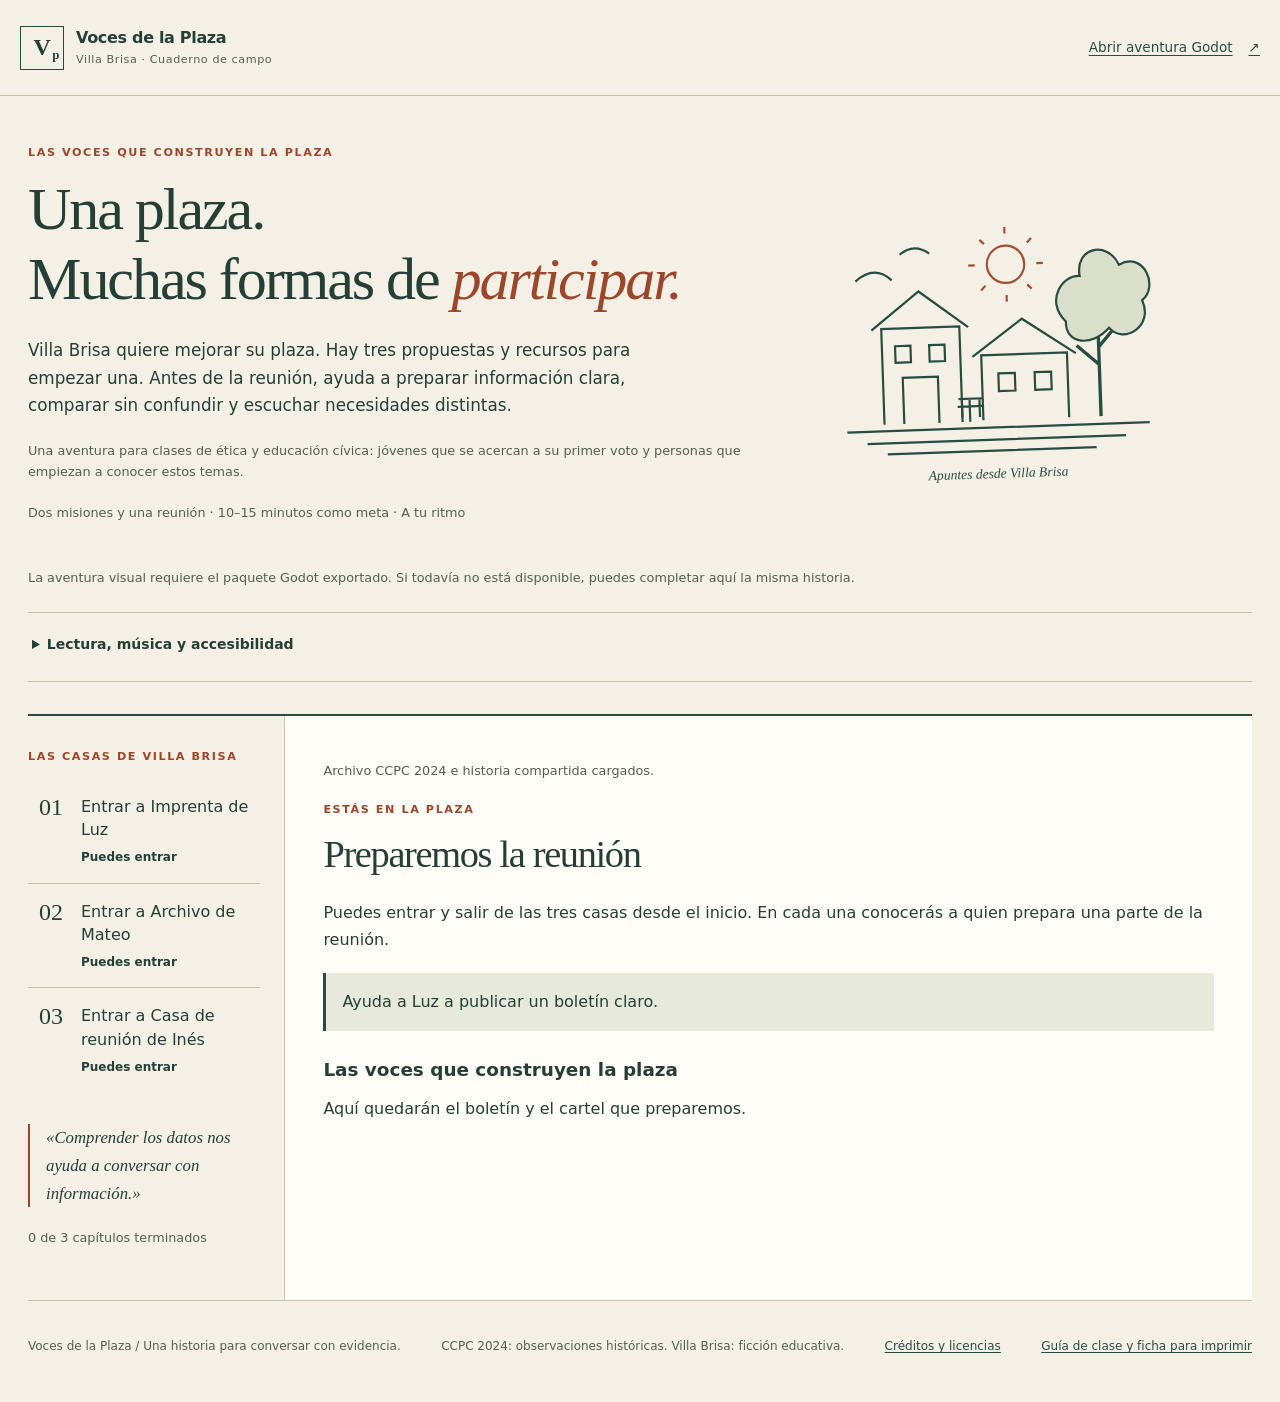
==== commit ea2bbc11: "magia" ====
--- a/web/index.html
+++ b/web/index.html
@@ -41,16 +41,22 @@
     </section>
     <p id="game-note" class="small-note">La aventura visual requiere el paquete Godot exportado. Si todavía no está disponible, puedes completar aquí la misma historia.</p>
     <details class="settings">
-      <summary>Lectura y accesibilidad</summary>
+      <summary>Lectura, música y accesibilidad</summary>
       <div class="settings-controls">
         <label for="text-size">Tamaño del texto <select id="text-size"><option value="normal">Estándar</option><option value="large">Grande</option></select></label>
         <label class="check"><input type="checkbox" id="reduced-motion"> Reducir movimiento</label>
+        <label class="check"><input type="checkbox" id="music-muted"> Silenciar música</label>
+        <label for="music-volume">Volumen de música <output id="music-volume-value" for="music-volume">20 %</output>
+          <input id="music-volume" type="range" min="0" max="100" step="1" value="20"></label>
+        <button type="button" id="music-play" class="quiet">Reproducir música</button>
         <button type="button" id="reset-progress" class="quiet">Borrar avance y ajustes</button>
       </div>
-      <p>Usa Tab para recorrer los controles y Enter o Espacio para activarlos. Escape cierra la tarea; desde una casa, vuelve a la plaza. También puedes ampliar el texto con tu navegador. No hay arrastres ni límite de tiempo. Esta ruta no usa audio.</p>
-      <p>Solo guardamos capítulos terminados, ajustes y uso de apoyo en este dispositivo. Tu decisión ficticia, sus resultados y tu reflexión no se guardan ni se envían.</p>
+      <p>Usa Tab para recorrer los controles y Enter o Espacio para activarlos. Escape cierra la tarea; desde una casa, vuelve a la plaza. También puedes ampliar el texto con tu navegador. No hay arrastres ni límite de tiempo.</p>
+      <p id="music-status">Música tranquila a volumen bajo (20 %), después de tu primera interacción. Todo el contenido se puede leer sin sonido.</p>
+      <p>Solo guardamos capítulos terminados, el cierre de la campaña, ajustes y uso de apoyo en este dispositivo. Tu decisión ficticia, sus resultados y tu reflexión no se guardan ni se envían. El diseño del cartel y el PDF permanecen solo en esta sesión.</p>
       <p id="storage-status" role="status"></p>
     </details>
+    <audio id="background-music" src="./assets/audio/sunset-walk.ogg" loop preload="none" hidden></audio>
     <noscript><p class="error">Activa JavaScript para cargar el archivo CCPC y la historia incluidos. No se requieren cuentas ni servicios externos.</p></noscript>
     <div class="notebook">
       <aside class="itinerary">
@@ -74,8 +80,11 @@
           </section>
           <section id="ending" class="ending" aria-labelledby="ending-title" hidden>
             <p class="eyebrow">Recorrido completo · Villa Brisa</p>
-            <h3 id="ending-title" tabindex="-1">La plaza sigue en construcción.</h3>
+            <h3 id="ending-title" tabindex="-1"></h3>
             <p id="ending-message"></p>
+            <p id="campaign-reload-note" class="small-note" hidden></p>
+            <a id="download-campaign" class="download-link" download="cartel-voces-de-la-plaza.pdf" hidden>Descargar cartel PDF</a>
+            <p id="campaign-format" class="small-note" hidden>PDF · Una página · Tamaño Carta (21.59 × 27.94 cm)</p>
             <p>Te llevas tres herramientas: leer lo que sabemos, reconocer lo que falta y preguntar qué sigue después de decidir.</p>
             <p>En otra reunión podemos revisar el presupuesto, los avances y las necesidades pendientes. Todas son preguntas válidas.</p>
             <p class="small-note">Conservamos que terminaste el recorrido, sin guardar tu elección ni su resultado. Terminar con apoyo no demuestra comprensión independiente. Esta experiencia no mide efectos en la participación electoral real.</p>
@@ -123,7 +132,7 @@
           <label class="choice"><input type="radio" name="followup" value="budget" required> ¿Qué se hizo con el presupuesto?</label>
           <label class="choice"><input type="radio" name="followup" value="review"> ¿Cuándo revisaremos los avances?</label>
           <label class="choice"><input type="radio" name="followup" value="needs"> ¿Cómo atenderemos las necesidades pendientes?</label>
-        </fieldset><button type="submit">Volver a la plaza y cerrar el recorrido</button></form>
+        </fieldset><button type="submit">Continuar con Inés</button></form>
       </section>
       <button type="button" class="quiet" data-close-task="consultation">Cerrar tarea</button>
     </div>
--- a/web/styles.css
+++ b/web/styles.css
@@ -117,6 +117,17 @@
 .activity-evidence .evidence-label { margin-top: 1rem; }
 .unknown-note { border-left: 3px dotted var(--ochre); padding: .5rem 1rem; }
 .house > .finding { font-weight: 600; }
+.house { display: flex; flex-direction: column; }
+.house > button { align-self: flex-start; }
+.speech-card { background: rgba(255, 253, 247, .92); border: 1px solid var(--line); border-left: 4px solid var(--green); padding: 1rem 1.25rem; margin-top: 1.5rem; }
+.house > .speech-card { order: 1; }
+.speech-card .speaker { font-weight: 750; margin: 0 0 .5rem; }
+.speech-card p:last-child { margin-bottom: 0; }
+.speech-card button { margin: .5rem .5rem 0 0; }
+.campaign-panel { border-top: 2px solid var(--green); margin-top: 1.5rem; }
+.campaign-panel .speech-card { margin-bottom: 1rem; }
+.download-link { display: inline-block; padding: .75rem 1rem; border: 1px solid var(--green); font-weight: 650; }
+#music-volume { display: block; width: min(15rem, 100%); min-height: 2.75rem; }
 .artifact { border-top: 2px solid var(--green); margin-top: 1.5rem; }
 .poster-workshop, .composed-poster { border-top: 2px solid var(--green); margin-top: 1.5rem; padding-top: 1rem; }
 #open-poster-workshop { margin-top: 1.5rem; }
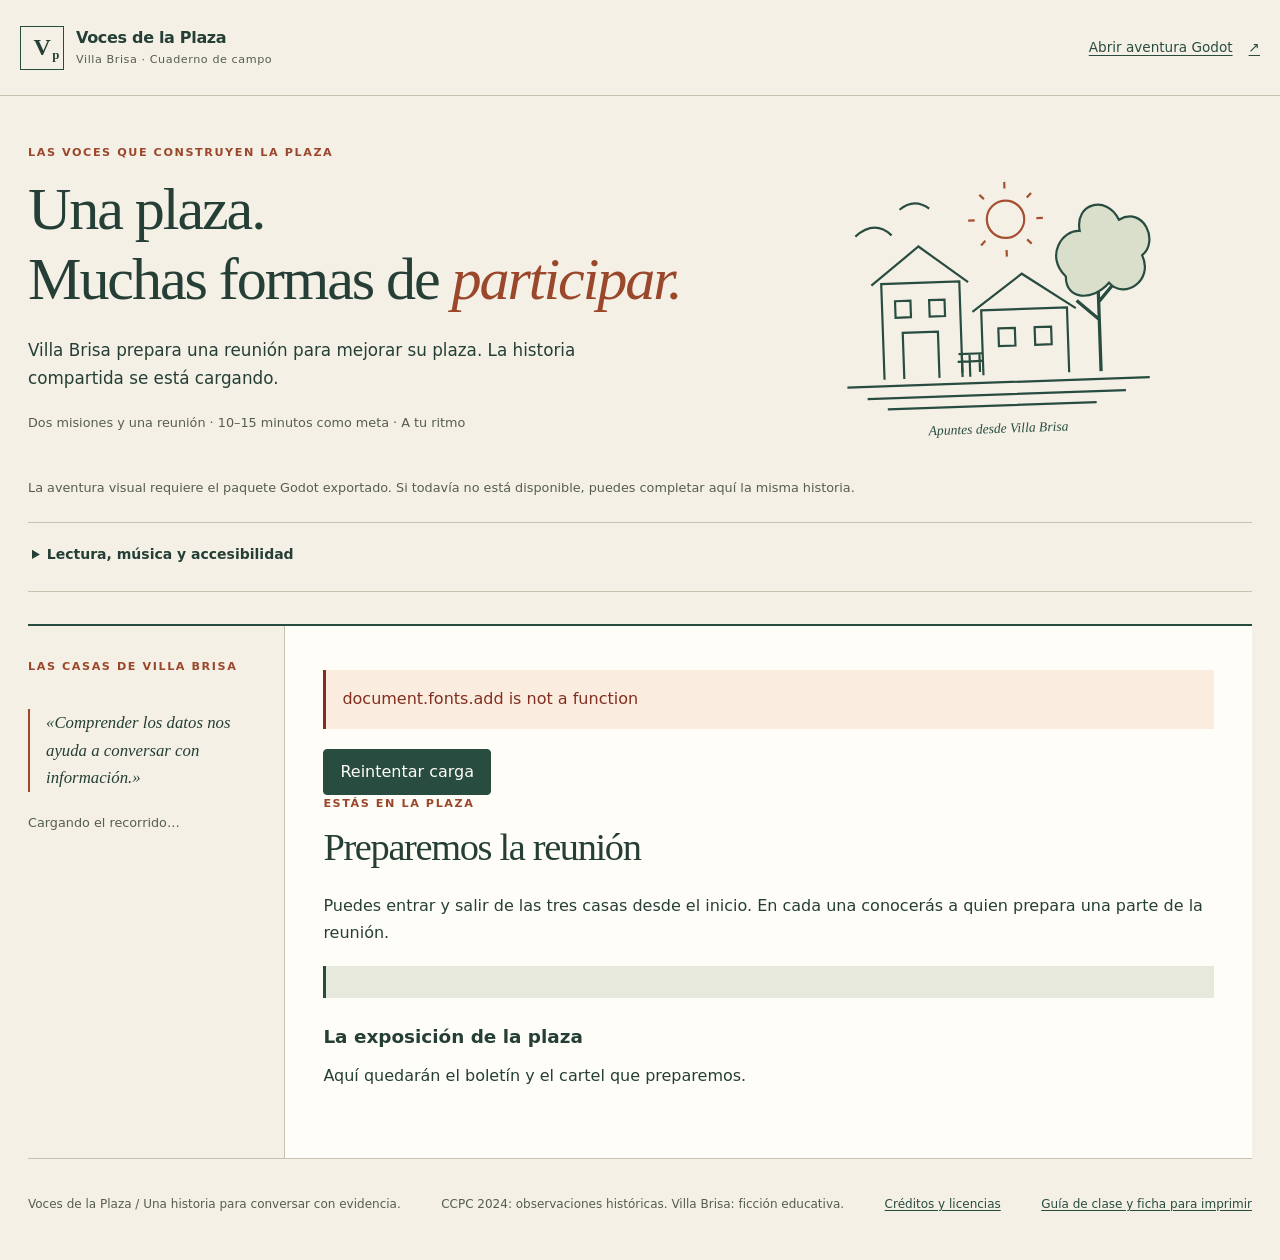
==== commit 655fbc30: "i dont even know bro" ====
--- a/web/index.html
+++ b/web/index.html
@@ -64,6 +64,7 @@
         <nav aria-label="Entrar a las casas"><ol id="house-navigation"></ol></nav>
         <p class="margin-note">«Comprender los datos nos ayuda a conversar con información.»</p>
         <p class="small-note" id="progress-summary" aria-live="off">Cargando el recorrido…</p>
+        <button type="button" id="reopen-ending" class="quiet" hidden>Ver FIN</button>
       </aside>
       <main id="main-content">
         <p id="data-status" role="status">Cargando los datos y la historia compartida…</p>
@@ -78,18 +79,6 @@
             <h3 id="exhibit-title">La exposición de la plaza</h3>
             <div id="exhibit-content"><p>Aquí quedarán el boletín y el cartel que preparemos.</p></div>
           </section>
-          <section id="ending" class="ending" aria-labelledby="ending-title" hidden>
-            <p class="eyebrow">Recorrido completo · Villa Brisa</p>
-            <h3 id="ending-title" tabindex="-1"></h3>
-            <p id="ending-message"></p>
-            <p id="campaign-reload-note" class="small-note" hidden></p>
-            <a id="download-campaign" class="download-link" download="cartel-voces-de-la-plaza.pdf" hidden>Descargar cartel PDF</a>
-            <p id="campaign-format" class="small-note" hidden>PDF · Una página · Tamaño Carta (21.59 × 27.94 cm)</p>
-            <p>Te llevas tres herramientas: leer lo que sabemos, reconocer lo que falta y preguntar qué sigue después de decidir.</p>
-            <p>En otra reunión podemos revisar el presupuesto, los avances y las necesidades pendientes. Todas son preguntas válidas.</p>
-            <p class="small-note">Conservamos que terminaste el recorrido, sin guardar tu elección ni su resultado. Terminar con apoyo no demuestra comprensión independiente. Esta experiencia no mide efectos en la participación electoral real.</p>
-            <button type="button" class="quiet" id="repeat-consultation">Explorar otra decisión ficticia</button>
-          </section>
         </section>
         <div id="houses"></div>
       </main>
@@ -101,6 +90,35 @@
       <p id="classroom-resource"><a id="classroom-link" href="./classroom.html">Guía de clase y ficha para imprimir</a></p>
     </footer>
   </div>
+  <dialog id="ending" class="ending" aria-labelledby="ending-title">
+    <div id="print-reveal" hidden>
+      <h2 id="print-reveal-title">Tu cartel sale de la prensa</h2>
+      <div class="print-slot" aria-hidden="true"><div class="print-sheet"><strong>Tu voto cuenta.<br>Infórmate y participa.</strong><span></span><span></span><p>Una pregunta para conversar.</p></div></div>
+      <button type="button" id="skip-print">Saltar animación</button>
+      <p class="small-note">También puedes pulsar E o Enter.</p>
+    </div>
+    <div id="ending-finished">
+      <div class="ending-controls">
+        <h2 id="ending-title" tabindex="-1"></h2>
+        <div class="ending-actions">
+          <a id="download-campaign" class="download-link" download="cartel-ciudadano.pdf" hidden>Descargar cartel PDF</a>
+          <button type="button" id="enlarge-campaign" class="quiet" aria-expanded="false" aria-controls="ending-poster" hidden>Ampliar cartel</button>
+          <button type="button" id="explore-after-ending" class="quiet">Seguir explorando</button>
+        </div>
+      </div>
+      <div id="ending-details" class="ending-details">
+        <div id="ending-summary">
+          <p id="ending-message"></p>
+          <p id="campaign-reload-note" class="finding" hidden></p>
+          <p id="campaign-format" class="small-note" hidden>PDF · Una página · Tamaño Carta (21.59 × 27.94 cm)</p>
+          <p>Te llevas tres herramientas: leer lo que sabemos, reconocer lo que falta y preguntar qué sigue después de decidir.</p>
+          <p class="small-note">Conservamos que terminaste el recorrido, sin guardar tu elección ni su resultado. Terminar con apoyo no demuestra comprensión independiente. Esta experiencia no mide efectos en la participación electoral real.</p>
+          <button type="button" class="quiet" id="repeat-consultation">Explorar otra decisión ficticia</button>
+        </div>
+        <div id="ending-poster" hidden></div>
+      </div>
+    </div>
+  </dialog>
   <template id="consultation-template">
     <p id="consultation-bridge" class="finding"></p>
     <div class="synthetic-notice"><strong>Consulta ficticia · Datos inventados</strong><p id="consultation-label"></p></div>
--- a/web/styles.css
+++ b/web/styles.css
@@ -10,7 +10,11 @@
   --line: #c6c4b1;
   --soft: #e6e9db;
   --focus: #174ead;
-  font-family: system-ui, -apple-system, BlinkMacSystemFont, "Segoe UI", sans-serif;
+  --campaign-pink: #B41476;
+  --campaign-white: #FFFFFF;
+  --campaign-ink: #242124;
+  --campaign-pale: #FBEAF3;
+  font-family: "Atkinson Hyperlegible", system-ui, sans-serif;
   font-size: 100%;
 }
 * { box-sizing: border-box; }
@@ -120,7 +124,6 @@
 .house { display: flex; flex-direction: column; }
 .house > button { align-self: flex-start; }
 .speech-card { background: rgba(255, 253, 247, .92); border: 1px solid var(--line); border-left: 4px solid var(--green); padding: 1rem 1.25rem; margin-top: 1.5rem; }
-.house > .speech-card { order: 1; }
 .speech-card .speaker { font-weight: 750; margin: 0 0 .5rem; }
 .speech-card p:last-child { margin-bottom: 0; }
 .speech-card button { margin: .5rem .5rem 0 0; }
@@ -154,8 +157,49 @@
 .tradeoff { color: var(--muted); }
 #ballot, #reflection-form { margin: 1.5rem 0; }
 #consultation-result { border-top: 2px solid var(--green); margin-top: 2rem; }
-.ending { background: var(--soft); padding: 1.5rem; margin-top: 2rem; }
-.ending h3 { font-size: 2em; margin-top: .5rem; }
+.composed-poster, .ending {
+  --ink: var(--campaign-ink); --muted: var(--campaign-ink);
+  --green: var(--campaign-pink); --rust: var(--campaign-pink); --ochre: var(--campaign-ink);
+  --sheet: var(--campaign-white); --soft: var(--campaign-pale); --focus: var(--campaign-pink);
+  --line: var(--campaign-ink);
+  color: var(--campaign-ink); background: var(--campaign-white);
+  font-family: "Atkinson Hyperlegible", system-ui, sans-serif;
+}
+.composed-poster { border: 1px solid var(--campaign-ink); padding: clamp(1rem, 3vw, 2rem); }
+.composed-poster > .finding { font-family: inherit; font-weight: 700; letter-spacing: 0; }
+.citizen-poster-header { background: var(--campaign-pink); color: var(--campaign-white); padding: 1.25rem; margin-bottom: 1.5rem; }
+.citizen-poster-title { font-size: clamp(1.65em, 3vw, 2.5em); font-weight: 700; line-height: 1.1; white-space: pre-line; margin: 0 0 1rem; }
+.citizen-poster-header p:last-child { margin-bottom: 0; }
+.poster-counts { font-size: .85em; margin: .25rem 0 0; }
+.composed-poster .finding { background: var(--campaign-pale); }
+.composed-poster > .finding:not(.poster-question) { background: transparent; border: 0; padding: 0; font-size: 1.4em; }
+.composed-poster .evidence-label { text-transform: none; letter-spacing: 0; }
+.composed-poster .bar-track { background: var(--campaign-pale); border-color: var(--campaign-ink); height: 1rem; }
+.composed-poster .bar-fill { background: var(--campaign-pink); }
+.composed-poster .bar-row:nth-child(2) .bar-fill { background: var(--campaign-pink); }
+body.ending-open { overflow: hidden; }
+dialog.ending { width: min(64rem, calc(100% - 2rem)); height: min(36rem, calc(100dvh - 2rem)); max-width: none; max-height: none; margin: auto; padding: 0; border: 2px solid var(--campaign-pink); overflow: hidden; }
+dialog.ending:has(#ending-poster:not([hidden])) { height: min(52rem, calc(100dvh - 2rem)); }
+.ending::backdrop { background: rgb(36 33 36 / .8); }
+#ending-finished { display: flex; flex-direction: column; height: 100%; }
+.ending-controls { flex: 0 0 auto; padding: clamp(.75rem, 2vw, 1.5rem); border-bottom: 2px solid var(--campaign-pink); }
+.ending h2 { font: 700 clamp(1.35em, 3vw, 2em)/1.15 "Atkinson Hyperlegible", system-ui, sans-serif; letter-spacing: 0; margin: 0 0 1rem; }
+.ending-actions { display: flex; flex-wrap: wrap; align-items: center; gap: .5rem .75rem; }
+.ending button, .ending .download-link { min-height: 44px; line-height: 1.25; padding: .65em .85em; border-radius: .25rem; font-size: 1em; }
+.ending .download-link { background: var(--campaign-pink); color: var(--campaign-white); text-decoration: none; font-weight: 700; }
+.ending button.quiet { border-color: var(--campaign-pink); }
+.ending button:hover, .ending .download-link:hover { background: var(--campaign-ink); color: var(--campaign-white); }
+.ending-details { overflow: auto; min-height: 0; padding: 1rem clamp(.75rem, 2vw, 1.5rem); overscroll-behavior: contain; }
+.ending-details > :first-child > :first-child { margin-top: 0; }
+.ending-details .composed-poster { margin: 0; }
+#print-reveal { height: 100%; display: flex; flex-direction: column; align-items: center; justify-content: center; padding: 1rem; text-align: center; }
+.print-slot { overflow: hidden; width: min(18rem, 65vw); height: min(22rem, 42dvh); border-top: .5rem solid var(--campaign-ink); margin: .5rem 0 1rem; }
+.print-sheet { background: var(--campaign-white); border: 1px solid var(--campaign-ink); padding: 1rem; text-align: left; height: 100%; animation: print-sheet 1.8s ease-out both; }
+.print-sheet strong { display: block; background: var(--campaign-pink); color: var(--campaign-white); padding: .5rem; font-size: 1.5em; line-height: 1.1; white-space: pre-line; }
+.print-sheet span { display: block; height: .6rem; width: 80%; background: var(--campaign-pink); margin-top: 1.5rem; }
+.print-sheet span + span { width: 62%; background: var(--campaign-ink); margin-top: .75rem; }
+@keyframes print-sheet { from { transform: translateY(-100%); } to { transform: translateY(0); } }
+@media (max-height: 600px) { .ending-controls { padding: .65rem; } .ending h2 { font-size: 1.35em; margin-bottom: .5rem; } .ending-actions { gap: .4rem; } }
 .error { color: #822f20; border-left: 3px solid #822f20; padding: 1rem; background: #faeddf; }
 footer { border-top: 1px solid var(--line); padding: 1.5rem 0; font-size: .75em; color: var(--muted); display: flex; flex-wrap: wrap; justify-content: space-between; gap: 0 1rem; }
 @media (max-width: 900px) {
@@ -164,6 +208,9 @@
   .itinerary { padding-right: 1rem; }
   .projects { grid-template-columns: 1fr; }
   .projects article + article { border-left: 0; border-top: 1px solid var(--line); }
+  .large-text .notebook, .large-text .introduction { grid-template-columns: 1fr; }
+  .large-text .itinerary { padding: 1.25rem 0; }
+  .large-text main { border-left: 0; border-top: 1px solid var(--line); }
 }
 @media (max-width: 650px) {
   .masthead { align-items: flex-start; padding: 1rem; gap: 1rem; flex-wrap: wrap; }
